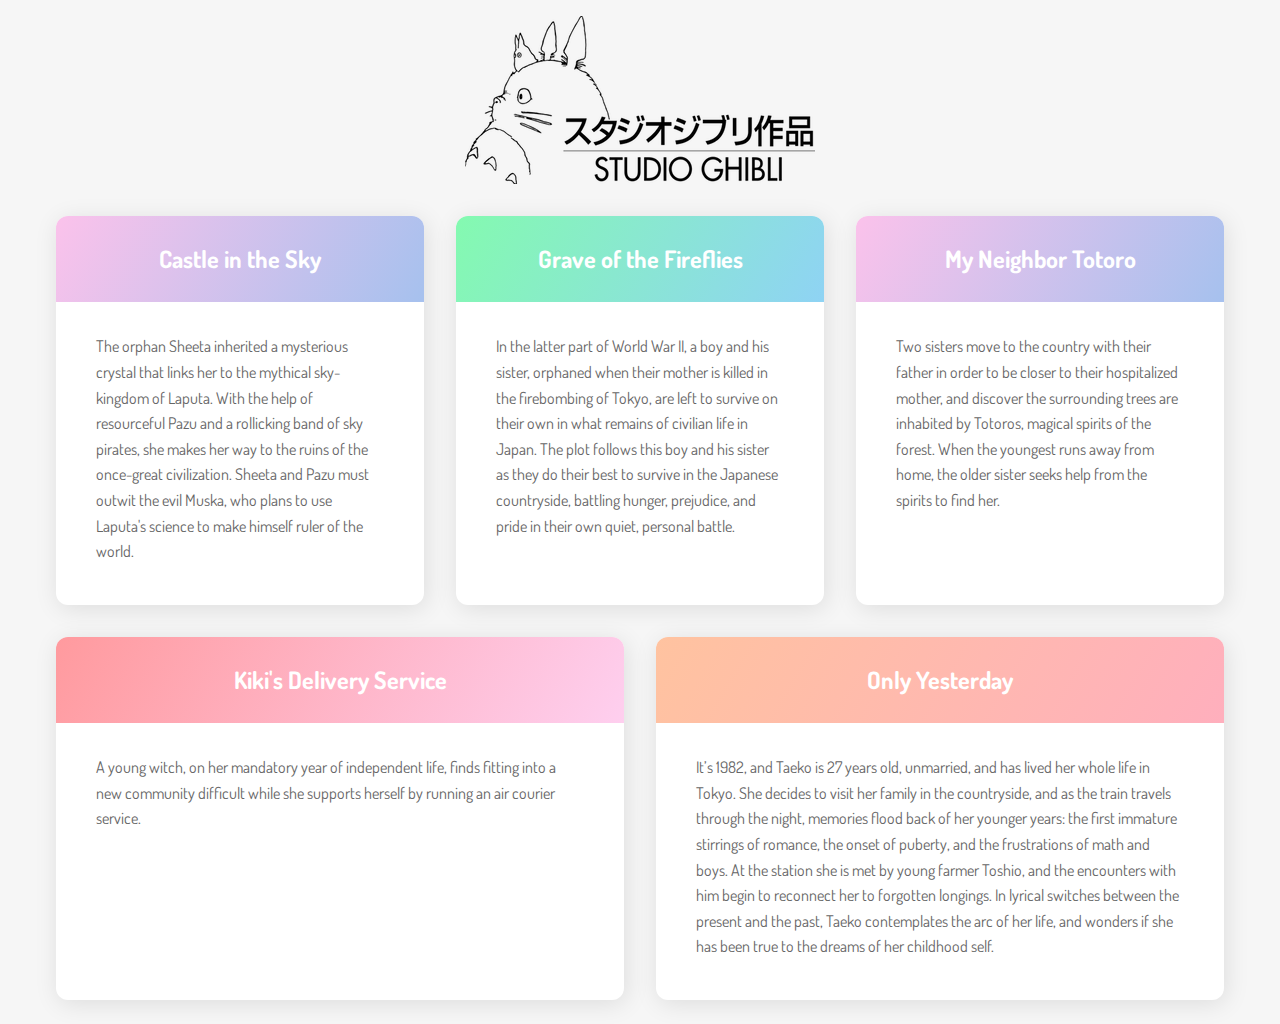
==== exe-ghibli/index.html @ 49fcb227 "Autalização 30_04" ====
<!DOCTYPE html>
<html lang="en">

<head>
  <meta charset="UTF-8">
  <meta name="viewport" content="width=device-width, initial-scale=1.0">

  <title>Ghibli</title>
  
  <link href="https://fonts.googleapis.com/css?family=Dosis:400,700" rel="stylesheet">
  <link href="style.css" rel="stylesheet">

</head>

<body>

  <div id="root">
    <img src="logo.png">
  </div>

  <script src="script-resolucao.js"></script>
</body>

</html>
---- exe-ghibli/style.css ----
* {
  box-sizing: border-box
}

html {
  -webkit-font-smoothing: antialiased;
  -moz-osx-font-smoothing: grayscale;
  font-family: 'Dosis', sans-serif;
  line-height: 1.6;
  color: #666;
  background: #F6F6F6;
}

#root {
  max-width: 1200px;
  margin: 0 auto;
}

h1 {
  text-align: center;
  padding: 1.5rem 2.5rem;
  background-image: linear-gradient(120deg, #fbc2eb 0%, #a6c1ee 100%);
  margin: 0 0 2rem 0;
  font-size: 1.5rem;
  color: white;
}

img {
  display: block;
  margin: 1rem auto;
  max-width: 100%;
}

p {
  padding: 0 2.5rem 2.5rem;
  margin: 0;
}

.container {
  display: flex;
  flex-wrap: wrap;
}

.card {
  margin: 1rem;
  background: white;
  box-shadow: 2px 4px 25px rgba(0, 0, 0, .1);
  border-radius: 12px;
  overflow: hidden;
  transition: all .2s linear;
}

.error{
  text-align: center;
  display: block;
  font-size: 1.2em;
  color: #ff9a9e;
}


@media screen and (min-width: 600px) {
  .card {
    flex: 1 1 calc(50% - 2rem);
  }
}

@media screen and (min-width: 900px) {
  .card {
    flex: 1 1 calc(33% - 2rem);
  }
}

.card:nth-child(2n) h1 {
  background-image: linear-gradient(120deg, #84fab0 0%, #8fd3f4 100%);
}

.card:nth-child(4n) h1 {
  background-image: linear-gradient(120deg, #ff9a9e 0%, #fecfef 100%);
}

.card:nth-child(5n) h1 {
  background-image: linear-gradient(120deg, #ffc3a0 0%, #ffafbd 100%);
}
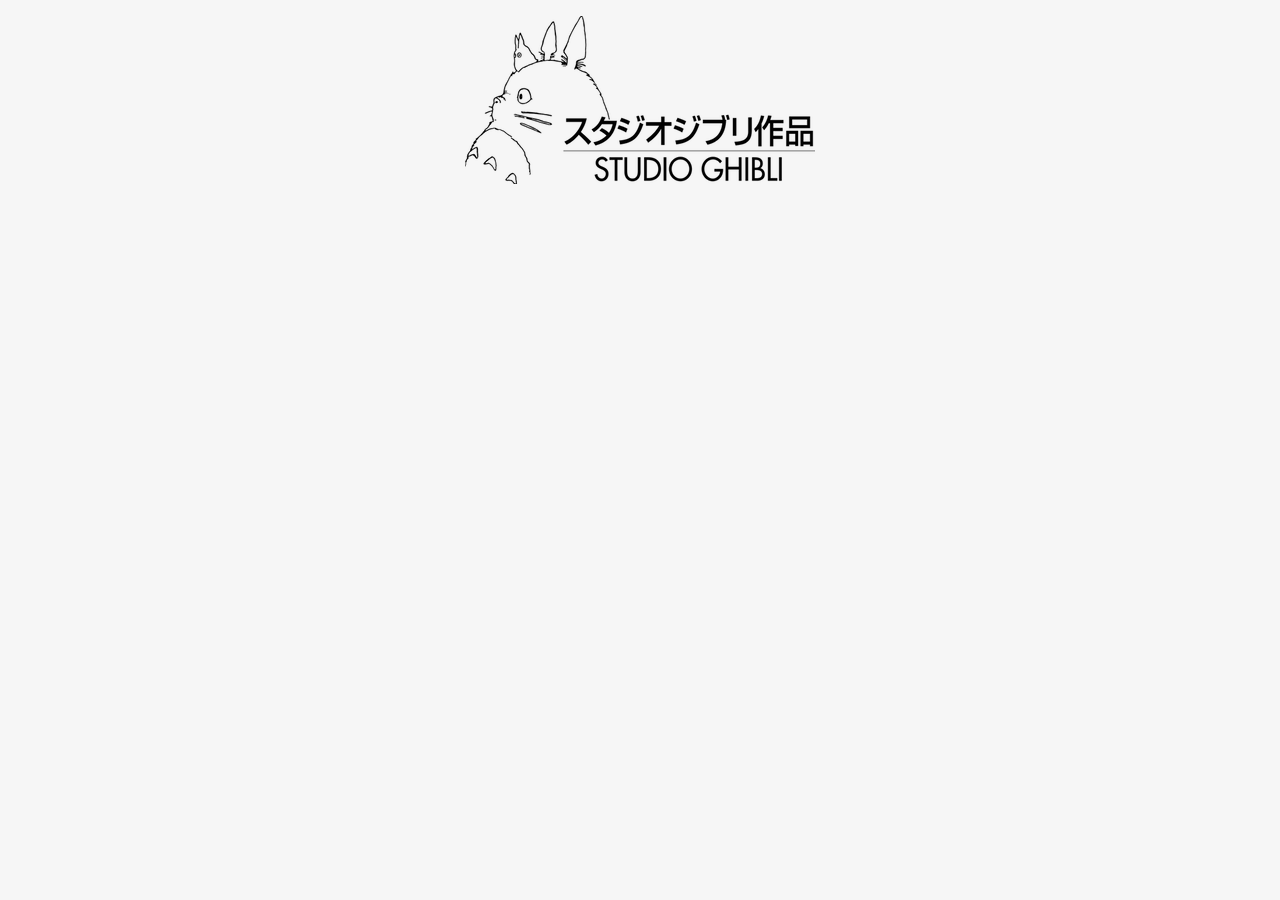
==== commit 6fdbc3c5: "aula 02_05" ====
--- a/exe-ghibli/index.html
+++ b/exe-ghibli/index.html
@@ -18,7 +18,7 @@
     <img src="logo.png">
   </div>
 
-  <script src="script-resolucao.js"></script>
+  <script src="script2.js"></script>
 </body>
 
 </html>